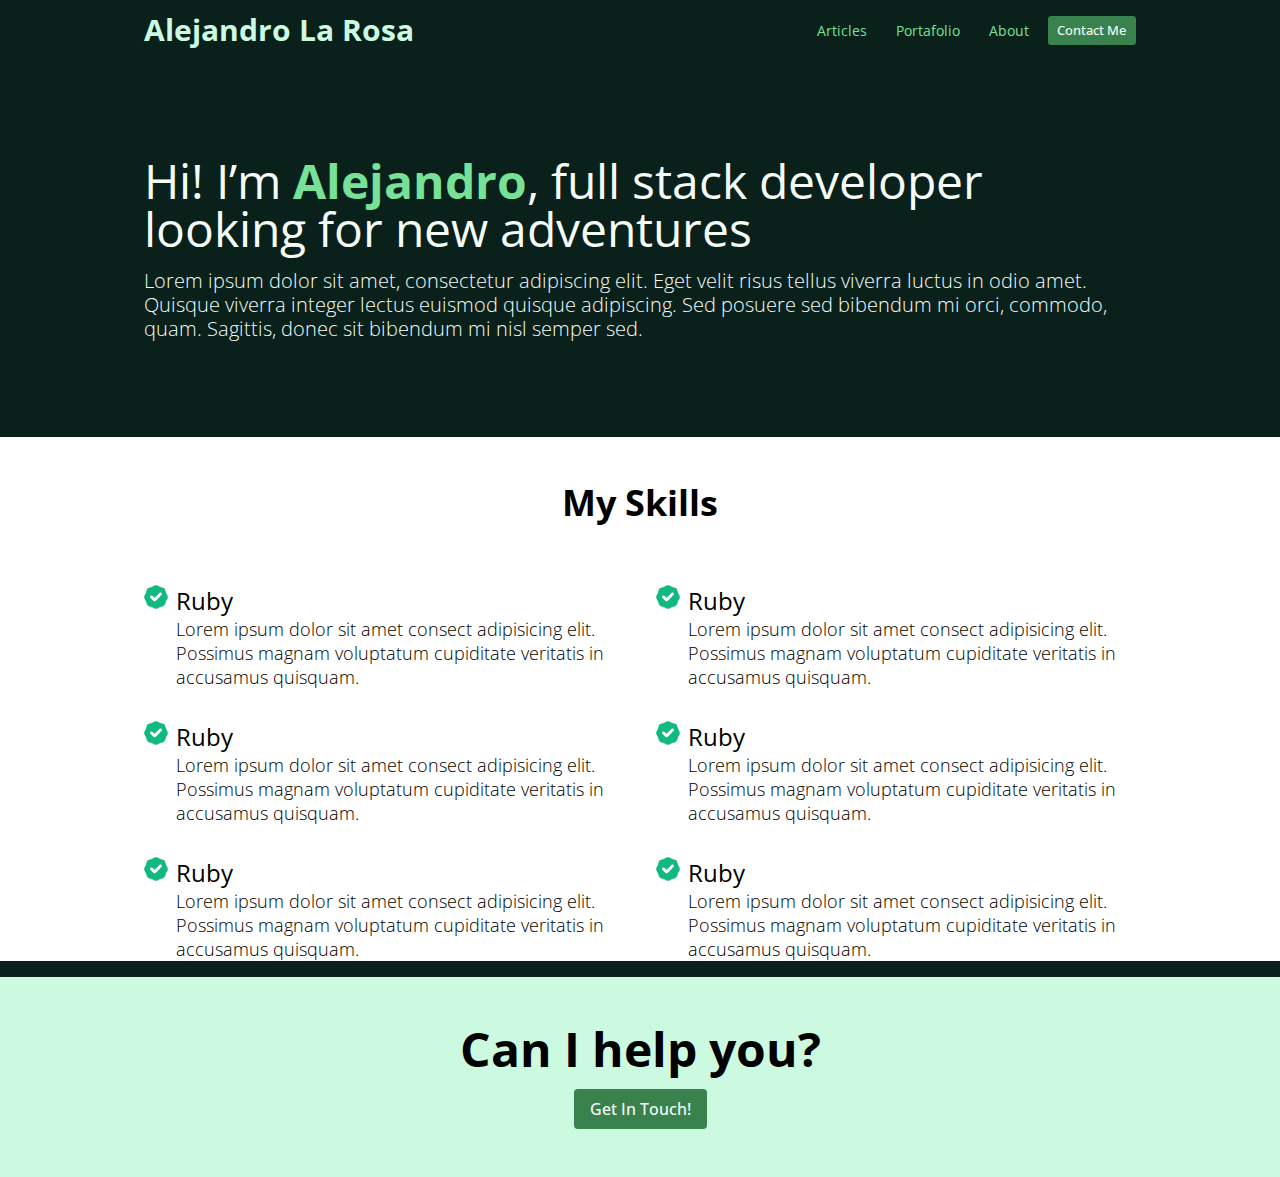
==== about.html @ 1071315b "Add about page" ====
<!DOCTYPE html>
<html lang="en">
  <head>
    <meta charset="UTF-8" />
    <meta http-equiv="X-UA-Compatible" content="IE=edge" />
    <meta name="viewport" content="width=device-width, initial-scale=1.0" />
    <link rel="stylesheet" href="/assets/css/style.css" />
    <title>About</title>
  </head>
  <body class="bg-primary-darker">
    <header class="header">
      <div class="container-lg">
        <nav class="navbar">
          <a href="/index.html" class="text-decoration-none">
            <h1 class="heading-md header__logo">Alejandro La Rosa</h1>
          </a>
          <ul class="navbar--links list-style-none">
            <li>
              <a href="/index.html" class="link text-sm">Articles</a>
            </li>
            <li>
              <a href="#" class="link text-sm">Portafolio</a>
            </li>
            <li>
              <a href="/about.html" class="link text-sm">About</a>
            </li>
            <li>
              <a
                href="/forms.html"
                type="button"
                class="button button--primary button--sm text-decoration-none"
                >Contact me</a
              >
            </li>
          </ul>
          <img class="bars" src="/assets/images/barss.svg" alt="bars" />
        </nav>
        <div class="mobile-nav">
          <ul class="mobile-links list-style-none">
            <li>
              <a href="/index.html" class="link text-sm">Articles</a>
            </li>
            <li>
              <a href="#" class="link text-sm">Portafolio</a>
            </li>
            <li>
              <a href="#" class="link text-sm">About</a>
            </li>
            <li class="block">
              <a
                href="/forms.html"
                type="button"
                class="button button--primary button--sm text-decoration-none block"
                >Contact me</a
              >
            </li>
          </ul>
        </div>
      </div>
    </header>
    <section class="section-lg">
      <div class="container-lg primary-lighter">
        <h2 class="heading-xl regular mb-1">
          Hi! I’m <strong class="primary-regular semi-bold">Alejandro</strong>,
          full stack developer looking for new adventures
        </h2>
        <p class="text-xl light">
          Lorem ipsum dolor sit amet, consectetur adipiscing elit. Eget velit
          risus tellus viverra luctus in odio amet. Quisque viverra integer
          lectus euismod quisque adipiscing. Sed posuere sed bibendum mi orci,
          commodo, quam. Sagittis, donec sit bibendum mi nisl semper sed.
        </p>
      </div>
    </section>
    <main class="about bg-white">
      <div class="container-lg py-3">
        <h2 class="heading-lg semi-bold mb-1">My Skills</h2>
      </div>
      <div class="container-lg">
        <div class="skills_grid mb-1">
          <article class="card text-left">
            <img src="/assets/images/checkmark.svg" alt="checkmark" />
            <div class="">
              <h2 class="heading-sm regular">Ruby</h2>
              <p class="text-lg light">
                Lorem ipsum dolor sit amet consect adipisicing elit. Possimus
                magnam voluptatum cupiditate veritatis in accusamus quisquam.
              </p>
            </div>
          </article>
          <article class="card text-left">
            <img src="/assets/images/checkmark.svg" alt="checkmark" />
            <div class="">
              <h2 class="heading-sm regular">Ruby</h2>
              <p class="text-lg light">
                Lorem ipsum dolor sit amet consect adipisicing elit. Possimus
                magnam voluptatum cupiditate veritatis in accusamus quisquam.
              </p>
            </div>
          </article>
          <article class="card text-left">
            <img src="/assets/images/checkmark.svg" alt="checkmark" />
            <div class="">
              <h2 class="heading-sm regular">Ruby</h2>
              <p class="text-lg light">
                Lorem ipsum dolor sit amet consect adipisicing elit. Possimus
                magnam voluptatum cupiditate veritatis in accusamus quisquam.
              </p>
            </div>
          </article>
          <article class="card text-left">
            <img src="/assets/images/checkmark.svg" alt="checkmark" />
            <div class="">
              <h2 class="heading-sm regular">Ruby</h2>
              <p class="text-lg light">
                Lorem ipsum dolor sit amet consect adipisicing elit. Possimus
                magnam voluptatum cupiditate veritatis in accusamus quisquam.
              </p>
            </div>
          </article>
          <article class="card text-left">
            <img src="/assets/images/checkmark.svg" alt="checkmark" />
            <div class="">
              <h2 class="heading-sm regular">Ruby</h2>
              <p class="text-lg light">
                Lorem ipsum dolor sit amet consect adipisicing elit. Possimus
                magnam voluptatum cupiditate veritatis in accusamus quisquam.
              </p>
            </div>
          </article>
          <article class="card text-left">
            <img src="/assets/images/checkmark.svg" alt="checkmark" />
            <div class="">
              <h2 class="heading-sm regular">Ruby</h2>
              <p class="text-lg light">
                Lorem ipsum dolor sit amet consect adipisicing elit. Possimus
                magnam voluptatum cupiditate veritatis in accusamus quisquam.
              </p>
            </div>
          </article>
        </div>
      </div>
    </main>
    <footer class="footer py-3">
      <h2 class="heading-xl semi-bold mb-1">Can I help you?</h2>
      <button class="button button--primary">Get in touch!</button>
    </footer>
    <script src="/assets/js/app.js"></script>
  </body>
</html>
---- assets/css/style.css ----
@import url('./global/reset.css');
@import url('./global/layout.css');
@import url('./global/typography.css');
@import url('./global/colors.css');
@import url('./global/utils.css');
@import url('./global/button.css');
@import url('./components/header.css');
@import url('./components/article.css');
@import url('./components/about.css');
@import url('./components/form.css');
@import url('./components/footer.css');
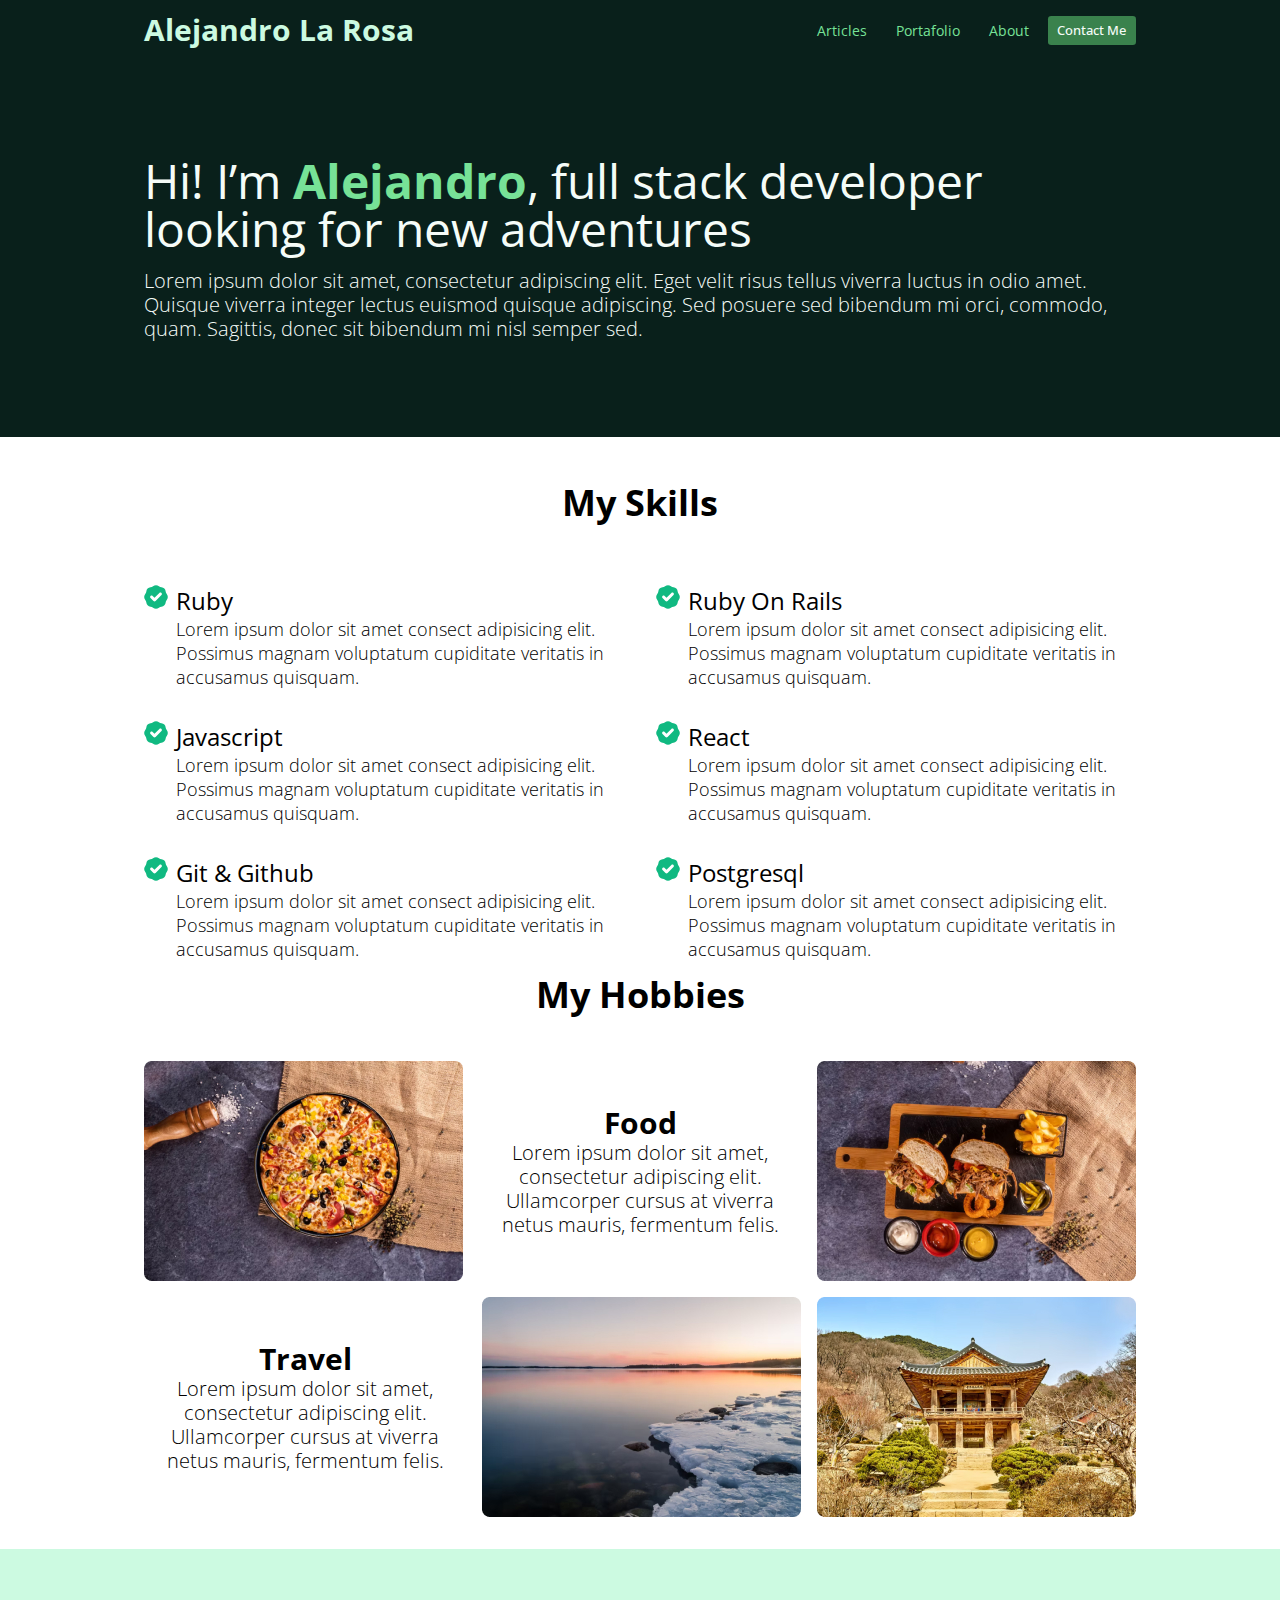
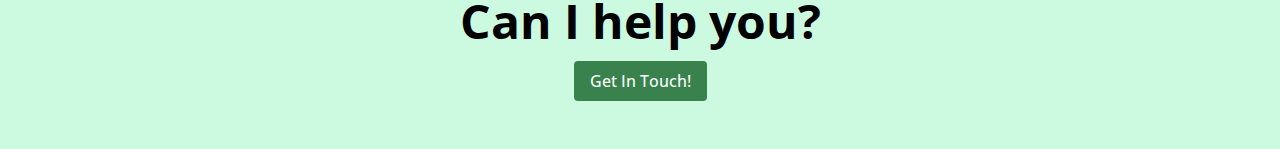
==== commit 20721075: "Finish about page and add animations" ====
--- a/about.html
+++ b/about.html
@@ -77,7 +77,7 @@
         <h2 class="heading-lg semi-bold mb-1">My Skills</h2>
       </div>
       <div class="container-lg">
-        <div class="skills_grid mb-1">
+        <div class="skills_grid">
           <article class="card text-left">
             <img src="/assets/images/checkmark.svg" alt="checkmark" />
             <div class="">
@@ -91,7 +91,7 @@
           <article class="card text-left">
             <img src="/assets/images/checkmark.svg" alt="checkmark" />
             <div class="">
-              <h2 class="heading-sm regular">Ruby</h2>
+              <h2 class="heading-sm regular">Ruby On Rails</h2>
               <p class="text-lg light">
                 Lorem ipsum dolor sit amet consect adipisicing elit. Possimus
                 magnam voluptatum cupiditate veritatis in accusamus quisquam.
@@ -101,7 +101,7 @@
           <article class="card text-left">
             <img src="/assets/images/checkmark.svg" alt="checkmark" />
             <div class="">
-              <h2 class="heading-sm regular">Ruby</h2>
+              <h2 class="heading-sm regular">Javascript</h2>
               <p class="text-lg light">
                 Lorem ipsum dolor sit amet consect adipisicing elit. Possimus
                 magnam voluptatum cupiditate veritatis in accusamus quisquam.
@@ -111,7 +111,7 @@
           <article class="card text-left">
             <img src="/assets/images/checkmark.svg" alt="checkmark" />
             <div class="">
-              <h2 class="heading-sm regular">Ruby</h2>
+              <h2 class="heading-sm regular">React</h2>
               <p class="text-lg light">
                 Lorem ipsum dolor sit amet consect adipisicing elit. Possimus
                 magnam voluptatum cupiditate veritatis in accusamus quisquam.
@@ -121,7 +121,7 @@
           <article class="card text-left">
             <img src="/assets/images/checkmark.svg" alt="checkmark" />
             <div class="">
-              <h2 class="heading-sm regular">Ruby</h2>
+              <h2 class="heading-sm regular">Git & Github</h2>
               <p class="text-lg light">
                 Lorem ipsum dolor sit amet consect adipisicing elit. Possimus
                 magnam voluptatum cupiditate veritatis in accusamus quisquam.
@@ -131,7 +131,7 @@
           <article class="card text-left">
             <img src="/assets/images/checkmark.svg" alt="checkmark" />
             <div class="">
-              <h2 class="heading-sm regular">Ruby</h2>
+              <h2 class="heading-sm regular">Postgresql</h2>
               <p class="text-lg light">
                 Lorem ipsum dolor sit amet consect adipisicing elit. Possimus
                 magnam voluptatum cupiditate veritatis in accusamus quisquam.
@@ -140,10 +140,44 @@
           </article>
         </div>
       </div>
+      <!-- Hobbies -->
+      <div class="container-lg">
+        <h2 class="heading-lg semi-bold mb-1">My Hobbies</h2>
+        <!-- TODO: Fix GRID -->
+        <div class="gallery">
+          <div class="row">
+            <img src="/assets/images/pizza.jpg" alt="pizza on the table" />
+            <div>
+              <h2 class="heading-md semi-bold">Food</h2>
+              <p class="text-xl light">
+                Lorem ipsum dolor sit amet, consectetur adipiscing elit.
+                Ullamcorper cursus at viverra netus mauris, fermentum felis.
+              </p>
+            </div>
+            <img
+              src="/assets/images/burguers.jpg"
+              alt="burguers on the table"
+            />
+          </div>
+          <div class="row">
+            <div>
+              <h2 class="heading-md semi-bold">Travel</h2>
+              <p class="text-xl light">
+                Lorem ipsum dolor sit amet, consectetur adipiscing elit.
+                Ullamcorper cursus at viverra netus mauris, fermentum felis.
+              </p>
+            </div>
+            <img src="/assets/images/travel1.jpg" alt="freeze lake" />
+            <img src="/assets/images/travel2.jpg" alt="house" />
+          </div>
+        </div>
+      </div>
     </main>
     <footer class="footer py-3">
       <h2 class="heading-xl semi-bold mb-1">Can I help you?</h2>
-      <button class="button button--primary">Get in touch!</button>
+      <a href="/forms.html" class="button button--primary text-decoration-none"
+        >Get in touch!</a
+      >
     </footer>
     <script src="/assets/js/app.js"></script>
   </body>
